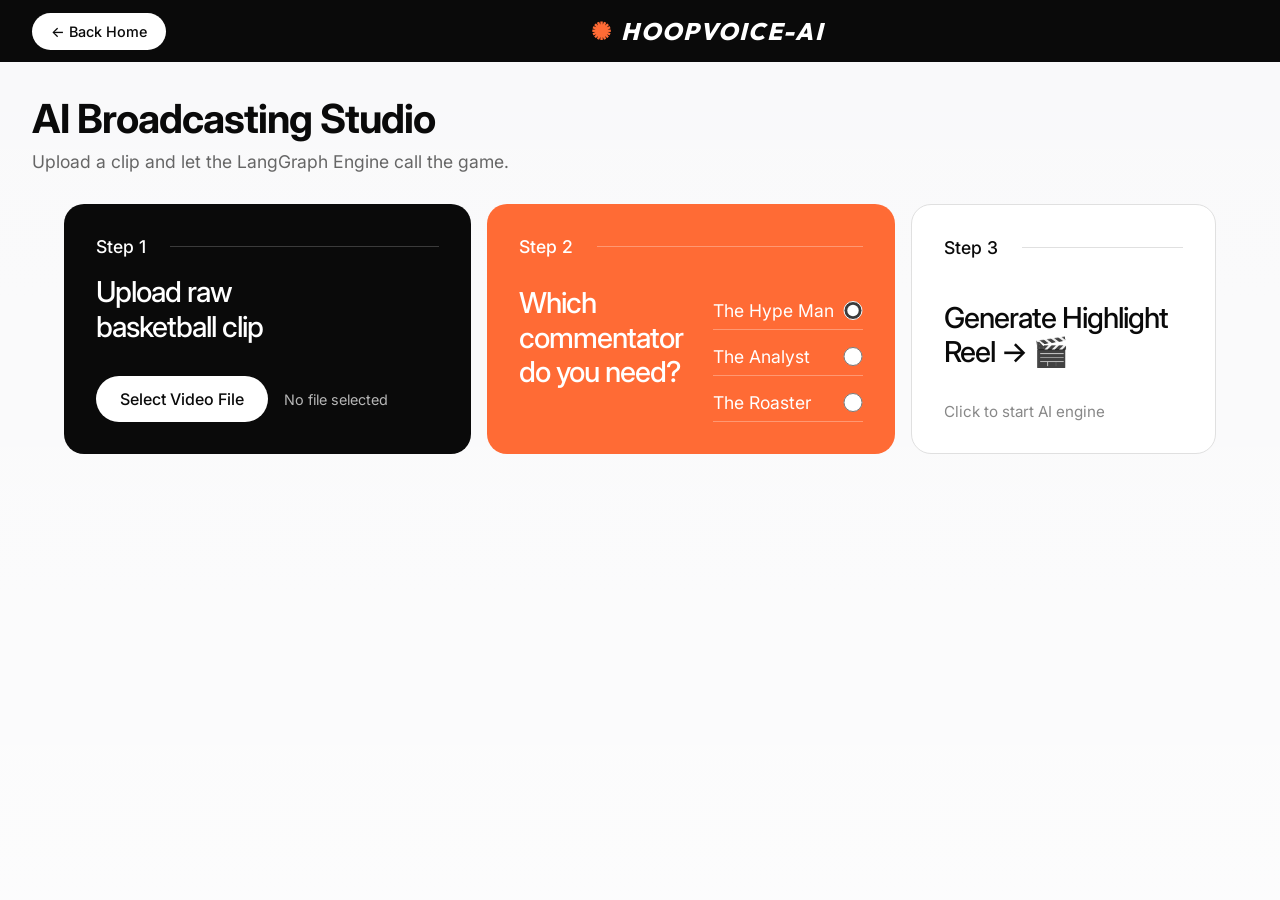
==== frontend/app.html @ 8f81352b "adding frontend" ====
<!DOCTYPE html>
<html lang="en">

<head>
    <meta charset="UTF-8">
    <meta name="viewport" content="width=device-width, initial-scale=1.0">
    <title>HoopVoice AI | Dashboard</title>
    <link rel="stylesheet" href="style.css">
    <link
        href="https://fonts.googleapis.com/css2?family=Inter:wght@400;500;600;700&family=Outfit:wght@800;900&display=swap"
        rel="stylesheet">
</head>

<body class="app-body">
    <nav class="navbar">
        <div class="nav-left">
            <a href="index.html" class="nav-btn btn-white" style="text-decoration: none;">← Back Home</a>
        </div>
        <div class="nav-center">
            <h1 class="logo"><span>✺</span> HOOPVOICE-AI</h1>
        </div>
        <div class="nav-right">
            <!-- Empty to balance nav -->
        </div>
    </nav>

    <main class="dashboard-section">
        <div class="dashboard-header">
            <h2>AI Broadcasting Studio</h2>
            <p>Upload a clip and let the LangGraph Engine call the game.</p>
        </div>

        <section class="interaction-grid dashboard-grid">
            <!-- Step 1: Upload -->
            <div class="card card-dark">
                <div class="card-header">
                    <span class="step-label">Step 1</span>
                    <div class="line"></div>
                </div>
                <div class="card-body">
                    <h3>Upload raw<br>basketball clip</h3>
                    <div class="upload-controls">
                        <label for="video-upload" class="upload-btn">Select Video File</label>
                        <input type="file" id="video-upload" accept="video/mp4" hidden>
                        <span id="file-name" class="file-name">No file selected</span>
                    </div>
                </div>
            </div>

            <!-- Step 2: Persona -->
            <div class="card card-orange">
                <div class="card-header">
                    <span class="step-label">Step 2</span>
                    <div class="line line-orange"></div>
                </div>
                <div class="card-body row-body">
                    <h3>Which commentator<br>do you need?</h3>
                    <div class="radio-group">
                        <label class="radio-option">
                            <span>The Hype Man</span>
                            <input type="radio" name="persona" value="hype" checked>
                        </label>
                        <label class="radio-option">
                            <span>The Analyst</span>
                            <input type="radio" name="persona" value="analytical">
                        </label>
                        <label class="radio-option">
                            <span>The Roaster</span>
                            <input type="radio" name="persona" value="roaster">
                        </label>
                    </div>
                </div>
            </div>

            <!-- Step 3: Generate -->
            <div class="card card-light" id="generate-card">
                <div class="card-header">
                    <span class="step-label">Step 3</span>
                    <div class="line line-light"></div>
                </div>
                <div class="card-body generate-body">
                    <h3>Generate Highlight<br>Reel → 🎬</h3>
                    <p class="status-text" id="status-text">Click to start AI engine</p>
                    <div class="progress-bar-container" id="progress-container">
                        <div class="progress-bar" id="progress-bar"></div>
                    </div>
                    <video id="output-video" controls
                        style="display: none; width: 100%; border-radius: 10px; margin-top: 1.5rem;"></video>

                    <!-- Logs Container -->
                    <div id="logs-container" style="display: none; margin-top: 1.5rem; text-align: left;">
                        <button id="toggle-scout" class="btn-outline"
                            style="width: 100%; border: 1px solid #ddd; color: var(--dark); margin-bottom: 0.5rem;">Toggle
                            Scout Logs</button>
                        <pre id="scout-logs"
                            style="display: none; background: #1e1e1e; color: #d4d4d4; padding: 1rem; border-radius: 8px; font-size: 0.85rem; overflow-x: auto; max-height: 200px;"></pre>

                        <button id="toggle-writer" class="btn-outline"
                            style="width: 100%; border: 1px solid #ddd; color: var(--dark); margin-bottom: 0.5rem;">Toggle
                            Writer Script</button>
                        <pre id="writer-logs"
                            style="display: none; background: #1e1e1e; color: #d4d4d4; padding: 1rem; border-radius: 8px; font-size: 0.85rem; overflow-x: auto; max-height: 200px;"></pre>
                    </div>
                </div>
            </div>
        </section>
    </main>

    <script src="script.js"></script>
</body>

</html>
---- frontend/style.css ----
:root {
    --bg-light: #fefefe;
    --dark: #0a0a0a;
    --orange: #ff6b35;
    --font-sans: 'Inter', sans-serif;
    --font-display: 'Outfit', sans-serif;
}

* {
    box-sizing: border-box;
    margin: 0;
    padding: 0;
}

body {
    background-color: var(--bg-light);
    background-image:
        linear-gradient(rgba(255, 255, 255, 0.40), rgba(255, 255, 255, 0.70)),
        url('https://images.unsplash.com/photo-1542652694-40abf526446e?q=80&w=2070&auto=format&fit=crop');
    background-size: cover;
    background-position: center;
    background-attachment: fixed;
    color: var(--dark);
    font-family: var(--font-sans);
    min-height: 100vh;
    display: flex;
    flex-direction: column;
}

/* Navbar */
.navbar {
    display: flex;
    justify-content: space-between;
    align-items: center;
    padding: 1rem 2rem;
    background-color: var(--dark);
    color: white;
}

.nav-btn {
    padding: 0.6rem 1.2rem;
    border-radius: 50px;
    font-size: 0.9rem;
    font-weight: 500;
    cursor: pointer;
    border: none;
    transition: all 0.2s ease;
}

.btn-white {
    background: white;
    color: var(--dark);
}

.btn-outline {
    background: transparent;
    color: white;
    border: 1px solid rgba(255, 255, 255, 0.4);
}

.btn-outline:hover {
    border-color: white;
}

.logo {
    font-family: var(--font-display);
    font-size: 1.5rem;
    font-weight: 800;
    letter-spacing: 2px;
    display: flex;
    align-items: center;
    gap: 0.5rem;
    font-style: italic;
}

.logo span {
    color: var(--orange);
    font-style: normal;
}

/* Hero Section */
.hero-section {
    display: grid;
    grid-template-columns: 1fr 1fr;
    padding: 2rem 2rem;
    flex: 1;
    overflow: hidden;
}

.hero-content {
    display: flex;
    flex-direction: column;
    justify-content: center;
    align-items: flex-start;
    padding-right: 2rem;
}

.hero-title {
    font-size: 5.5vw;
    line-height: 0.95;
    font-weight: 600;
    letter-spacing: -2px;
    margin-bottom: 2rem;
}

.hero-title span {
    font-style: italic;
    font-weight: 400;
}

.hero-cta-box {
    background-color: var(--dark);
    padding: 0.3rem;
    border-radius: 50px;
    width: 80%;
}

.cta-input-btn {
    width: 100%;
    background: transparent;
    border: 1px solid rgba(255, 255, 255, 0.2);
    border-radius: 50px;
    padding: 1rem 1.5rem;
    color: rgba(255, 255, 255, 0.7);
    text-align: left;
    display: flex;
    justify-content: space-between;
    align-items: center;
    cursor: pointer;
    font-size: 1rem;
}

.cta-input-btn .arrow {
    color: white;
}

.hero-visual {
    display: flex;
    justify-content: flex-end;
    align-items: center;
}

/* THE HERO VISUAL */
.mascot-container {
    width: 100%;
    height: 100%;
    display: flex;
    justify-content: flex-end;
    align-items: center;
}

.landing-image {
    max-width: 90%;
    max-height: 80vh;
    border-radius: 20px;
    object-fit: cover;
    box-shadow: -20px 20px 60px rgba(0, 0, 0, 0.1);
}

/* Dashboard Layout */
.app-body {
    background-color: #f5f5f7;
}

.dashboard-section {
    padding: 2rem;
    max-width: 1400px;
    margin: 0 auto;
    width: 100%;
}

.dashboard-header {
    margin-bottom: 2rem;
}

.dashboard-header h2 {
    font-size: 2.5rem;
    font-weight: 700;
    letter-spacing: -1px;
    margin-bottom: 0.5rem;
}

.dashboard-header p {
    color: #666;
    font-size: 1.1rem;
}

.dashboard-grid {
    padding: 0;
}

/* Interaction Grid */
.interaction-grid {
    display: grid;
    grid-template-columns: 4fr 4fr 3fr;
    gap: 1rem;
    padding: 0 2rem 2rem 2rem;
}

.card {
    border-radius: 20px;
    padding: 2rem;
    display: flex;
    flex-direction: column;
    min-height: 250px;
}

.card-header {
    display: flex;
    align-items: center;
    gap: 1.5rem;
    margin-bottom: auto;
}

.step-label {
    font-size: 1.1rem;
    font-weight: 500;
}

.line {
    flex: 1;
    height: 1px;
    background: currentColor;
    opacity: 0.2;
}

.line-orange {
    opacity: 0.3;
}

.line-light {
    opacity: 1;
    background: #e0e0e0;
}

.card-dark {
    background: var(--dark);
    color: white;
}

.card-orange {
    background: var(--orange);
    color: white;
}

.card-light {
    background: white;
    color: var(--dark);
    border: 1px solid #e0e0e0;
    cursor: pointer;
    transition: transform 0.2s;
}

.card-light:hover {
    transform: translateY(-5px);
    box-shadow: 0 10px 20px rgba(0, 0, 0, 0.05);
}

.card h3 {
    font-size: 1.8rem;
    font-weight: 500;
    margin-bottom: 2rem;
    line-height: 1.2;
    letter-spacing: -1px;
}

/* Controls - Step 1 */
.upload-controls {
    display: flex;
    align-items: center;
    gap: 1rem;
}

.upload-btn {
    background: white;
    color: var(--dark);
    padding: 0.8rem 1.5rem;
    border-radius: 50px;
    font-weight: 500;
    cursor: pointer;
    display: inline-block;
    transition: opacity 0.2s;
}

.upload-btn:hover {
    opacity: 0.9;
}

.file-name {
    font-size: 0.9rem;
    opacity: 0.7;
}

/* Options - Step 2 */
.row-body {
    display: flex;
    flex-direction: row;
    justify-content: space-between;
    align-items: flex-end;
}

.radio-group {
    display: flex;
    flex-direction: column;
    gap: 1rem;
    min-width: 150px;
}

.radio-option {
    display: flex;
    align-items: center;
    justify-content: space-between;
    font-size: 1.1rem;
    cursor: pointer;
    border-bottom: 1px solid rgba(255, 255, 255, 0.3);
    padding-bottom: 0.5rem;
}

.radio-option input {
    accent-color: white;
    width: 1.2rem;
    height: 1.2rem;
}

/* Generate - Step 3 */
.generate-body {
    display: flex;
    flex-direction: column;
    justify-content: flex-end;
}

.status-text {
    font-size: 0.95rem;
    color: #888;
}

.progress-bar-container {
    width: 100%;
    height: 4px;
    background: #f0f0f0;
    margin-top: 1rem;
    border-radius: 2px;
    overflow: hidden;
    display: none;
}

.progress-bar {
    width: 0%;
    height: 100%;
    background: var(--orange);
    transition: width 0.3s ease;
}

@media (max-width: 1024px) {
    .interaction-grid {
        grid-template-columns: 1fr;
    }

    .hero-section {
        grid-template-columns: 1fr;
        text-align: center;
    }

    .hero-content {
        align-items: center;
        padding-right: 0;
    }

    .hero-title {
        font-size: 10vw;
    }

    .landing-image {
        max-width: 100%;
        margin-top: 2rem;
    }

    .dashboard-section {
        padding: 1rem;
    }
}
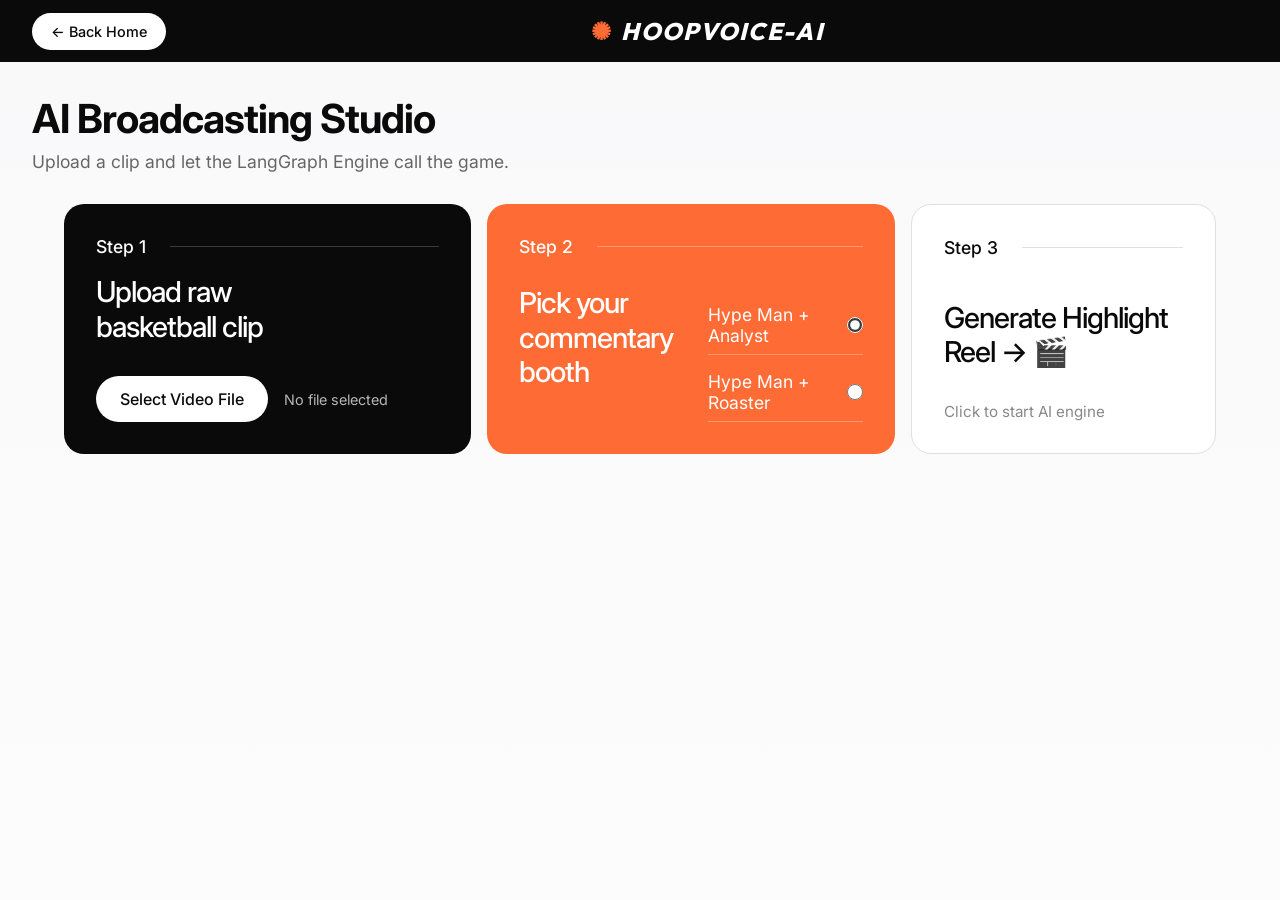
==== commit c3039f4f: "phase 2-3: two-voice booth mode + multi-speaker gemini tts, langfuse tracing + eval harness" ====
--- a/frontend/app.html
+++ b/frontend/app.html
@@ -54,18 +54,14 @@
                     <div class="line line-orange"></div>
                 </div>
                 <div class="card-body row-body">
-                    <h3>Which commentator<br>do you need?</h3>
+                    <h3>Pick your<br>commentary booth</h3>
                     <div class="radio-group">
                         <label class="radio-option">
-                            <span>The Hype Man</span>
-                            <input type="radio" name="persona" value="hype" checked>
+                            <span>Hype Man + Analyst</span>
+                            <input type="radio" name="persona" value="analytical" checked>
                         </label>
                         <label class="radio-option">
-                            <span>The Analyst</span>
-                            <input type="radio" name="persona" value="analytical">
-                        </label>
-                        <label class="radio-option">
-                            <span>The Roaster</span>
+                            <span>Hype Man + Roaster</span>
                             <input type="radio" name="persona" value="roaster">
                         </label>
                     </div>
@@ -85,7 +81,7 @@
                         <div class="progress-bar" id="progress-bar"></div>
                     </div>
                     <video id="output-video" controls
-                        style="display: none; width: 100%; border-radius: 10px; margin-top: 1.5rem;"></video>
+                        style="display: none; width: 100%; max-height: 450px; background: #000; border-radius: 10px; margin-top: 1.5rem;"></video>
 
                     <!-- Logs Container -->
                     <div id="logs-container" style="display: none; margin-top: 1.5rem; text-align: left;">
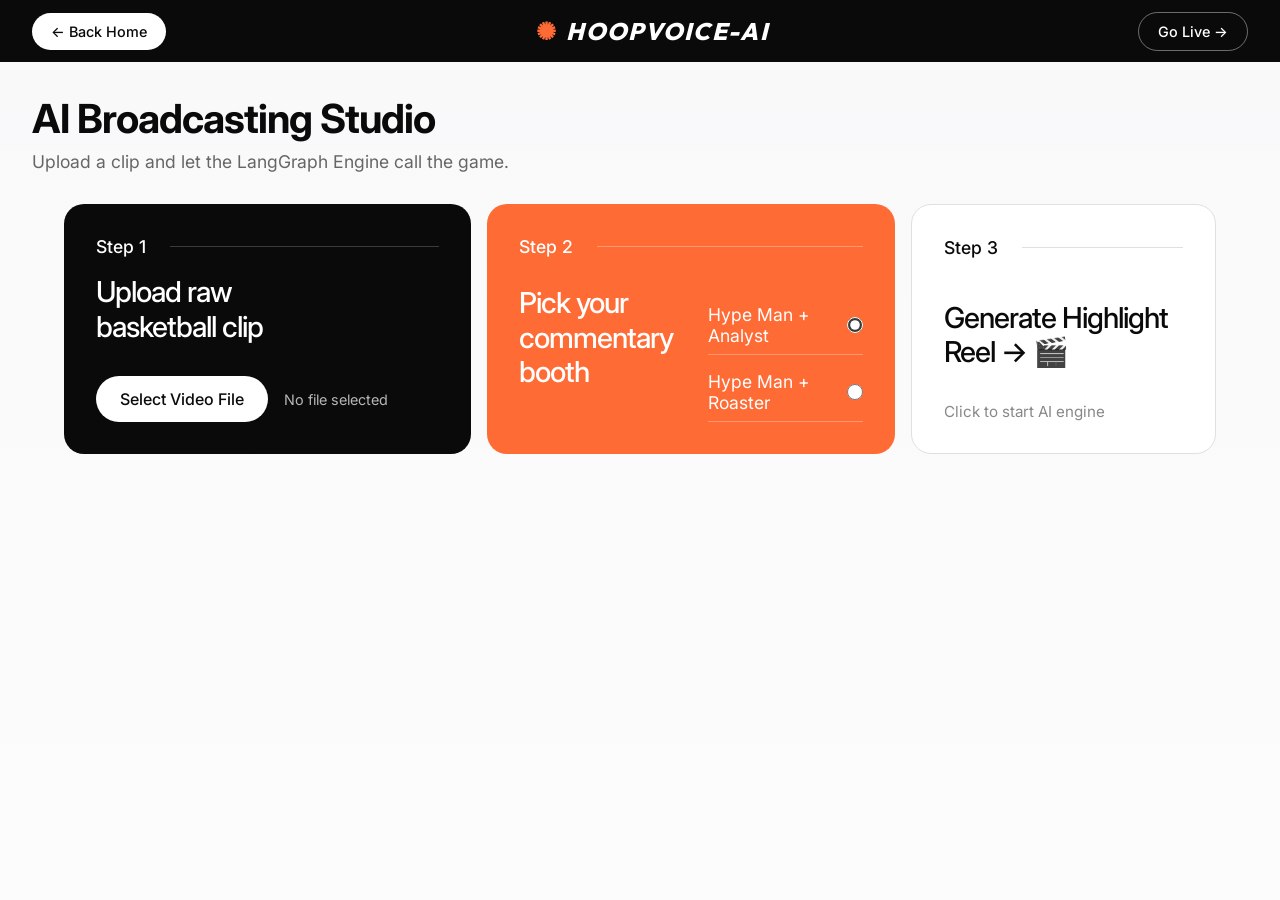
==== commit 3c91b7a6: "frontend changes" ====
--- a/frontend/app.html
+++ b/frontend/app.html
@@ -20,7 +20,7 @@
             <h1 class="logo"><span>✺</span> HOOPVOICE-AI</h1>
         </div>
         <div class="nav-right">
-            <!-- Empty to balance nav -->
+            <a href="live.html" class="nav-btn btn-outline" style="text-decoration: none;">Go Live →</a>
         </div>
     </nav>
 
